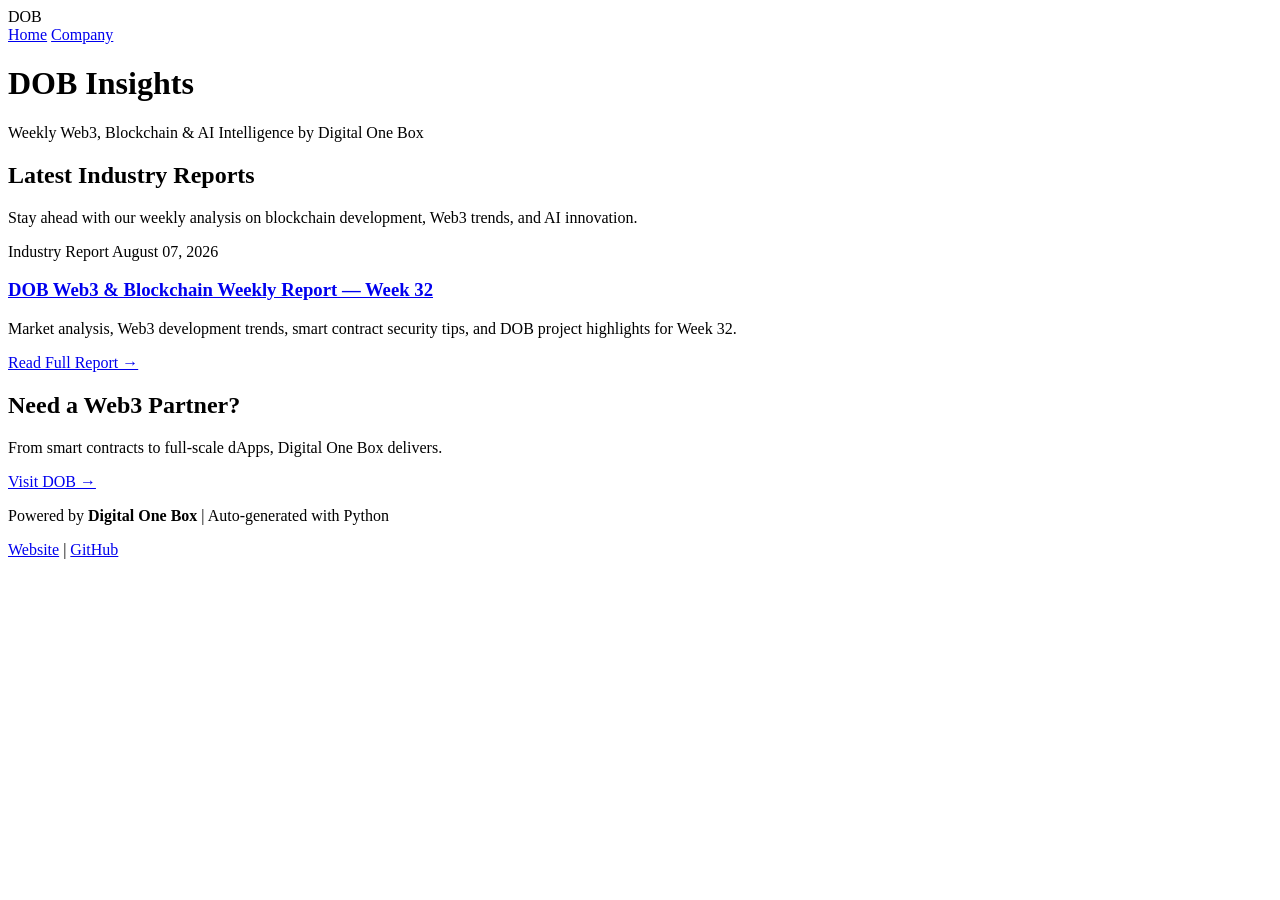
==== index.html @ bab68c30 "Add files via upload" ====
<!DOCTYPE html>
<html lang="en">
<head>
    <meta charset="UTF-8">
    <meta name="viewport" content="width=device-width, initial-scale=1.0">
    <title>Home - DOB Insights</title>
    <link rel="stylesheet" href="static/style.css">
    <link href="https://fonts.googleapis.com/css2?family=Inter:wght@300;400;500;600;700&display=swap" rel="stylesheet">
</head>
<body>
    <nav class="navbar">
        <div class="container nav-container">
            <div class="logo">DOB</div>
            <div class="nav-links">
                <a href="index.html">Home</a>
                <a href="https://digitalonebox.com" target="_blank">Company</a>
            </div>
        </div>
    </nav>
    <header class="hero">
        <div class="container">
            <h1>DOB Insights</h1>
            <p>Weekly Web3, Blockchain & AI Intelligence by Digital One Box</p>
        </div>
    </header>
    <main class="container">
        
<section class="intro">
    <h2>Latest Industry Reports</h2>
    <p>Stay ahead with our weekly analysis on blockchain development, Web3 trends, and AI innovation.</p>
</section>
<section class="posts-grid">
    
    <article class="post-card">
        <div class="post-meta">
            <span class="category">Industry Report</span>
            <span class="date">August 07, 2026</span>
        </div>
        <h3><a href="week-32.html">DOB Web3 & Blockchain Weekly Report — Week 32</a></h3>
        <p>Market analysis, Web3 development trends, smart contract security tips, and DOB project highlights for Week 32.</p>
        <a href="week-32.html" class="read-more">Read Full Report →</a>
    </article>
    
</section>
<section class="cta-section">
    <h2>Need a Web3 Partner?</h2>
    <p>From smart contracts to full-scale dApps, Digital One Box delivers.</p>
    <a href="https://digitalonebox.com" class="cta-btn" target="_blank">Visit DOB →</a>
</section>

    </main>
    <footer>
        <div class="container">
            <p>Powered by <strong>Digital One Box</strong> | Auto-generated with Python</p>
            <p class="footer-links">
                <a href="https://digitalonebox.com">Website</a> | 
                <a href="https://github.com/atharvchurhe2005-cpu">GitHub</a>
            </p>
        </div>
    </footer>
</body>
</html>
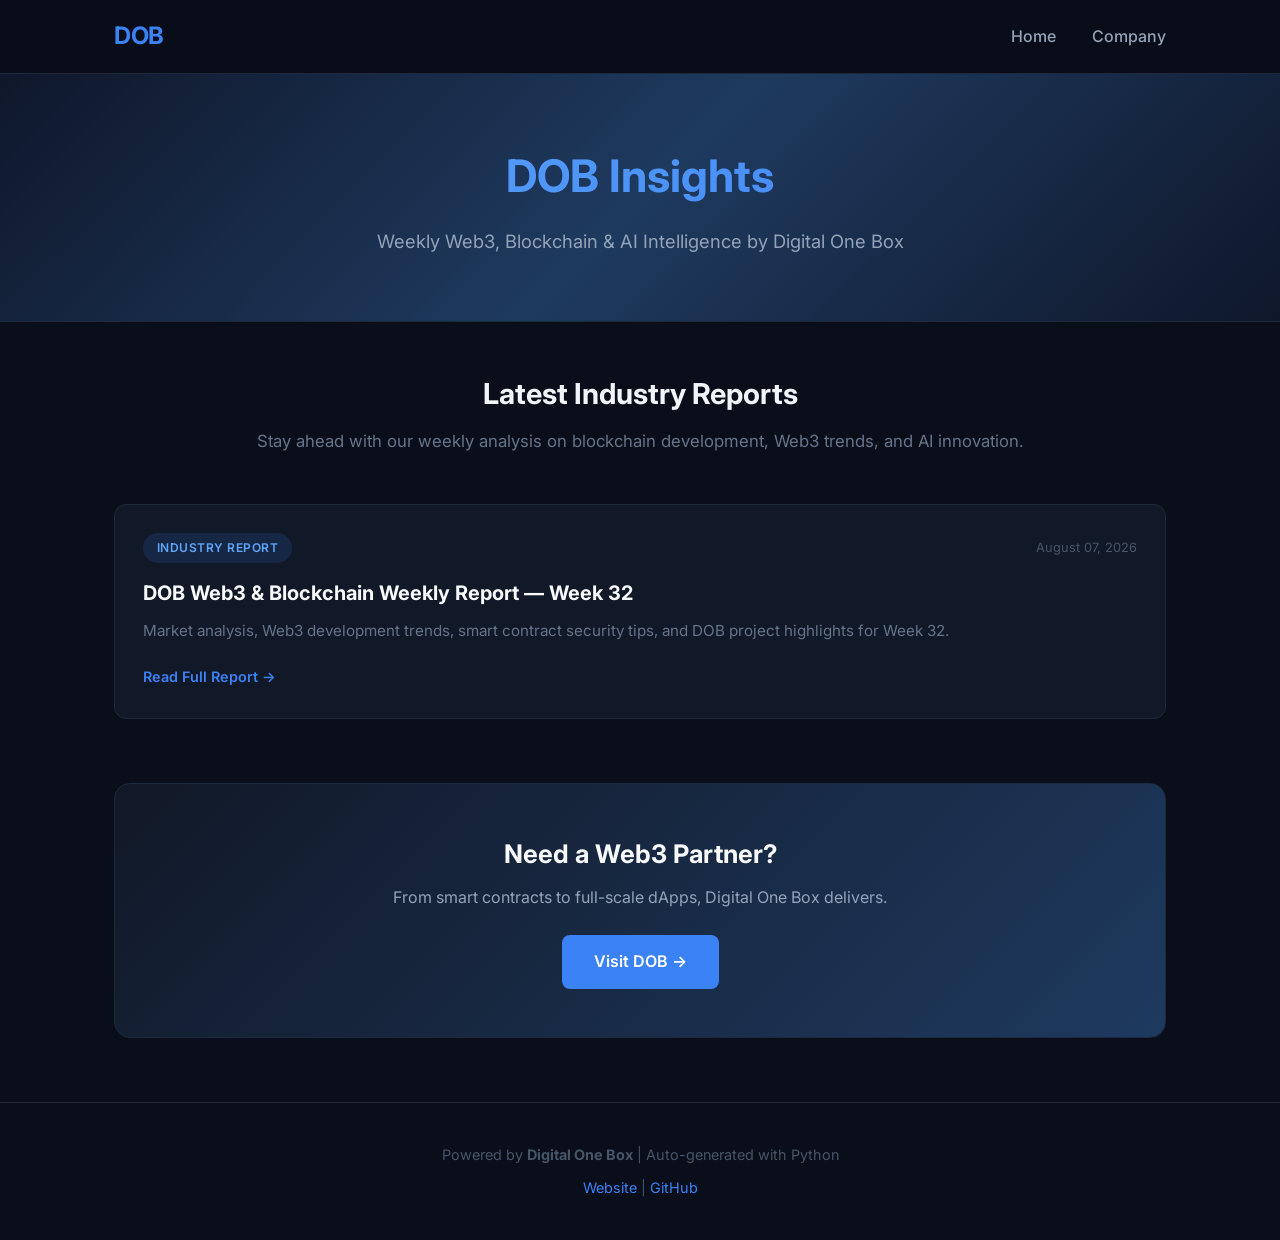
==== commit 598df1c1: "Update index.html" ====
--- a/index.html
+++ b/index.html
@@ -4,7 +4,7 @@
     <meta charset="UTF-8">
     <meta name="viewport" content="width=device-width, initial-scale=1.0">
     <title>Home - DOB Insights</title>
-    <link rel="stylesheet" href="static/style.css">
+    <link rel="stylesheet" href="style.css">
     <link href="https://fonts.googleapis.com/css2?family=Inter:wght@300;400;500;600;700&display=swap" rel="stylesheet">
 </head>
 <body>
@@ -59,4 +59,4 @@
         </div>
     </footer>
 </body>
-</html>+</html>
--- a/style.css
+++ b/style.css
@@ -0,0 +1,53 @@
+* { margin: 0; padding: 0; box-sizing: border-box; }
+body { font-family: 'Inter', -apple-system, BlinkMacSystemFont, 'Segoe UI', Roboto, sans-serif; background: #0a0e1a; color: #e2e8f0; line-height: 1.7; }
+.container { max-width: 1100px; margin: 0 auto; padding: 0 24px; }
+.navbar { background: rgba(10, 14, 26, 0.95); backdrop-filter: blur(10px); border-bottom: 1px solid #1e293b; padding: 1rem 0; position: sticky; top: 0; z-index: 100; }
+.nav-container { display: flex; justify-content: space-between; align-items: center; }
+.logo { font-size: 1.5rem; font-weight: 700; color: #3b82f6; letter-spacing: -0.5px; }
+.nav-links a { color: #94a3b8; text-decoration: none; margin-left: 2rem; font-weight: 500; transition: color 0.2s; }
+.nav-links a:hover { color: #3b82f6; }
+.hero { background: linear-gradient(135deg, #0f172a 0%, #1e3a5f 50%, #0f172a 100%); padding: 4rem 0; text-align: center; margin-bottom: 3rem; border-bottom: 1px solid #1e293b; }
+.hero h1 { font-size: 2.8rem; font-weight: 700; margin-bottom: 0.75rem; background: linear-gradient(135deg, #60a5fa 0%, #3b82f6 100%); -webkit-background-clip: text; -webkit-text-fill-color: transparent; background-clip: text; }
+.hero p { color: #94a3b8; font-size: 1.15rem; max-width: 600px; margin: 0 auto; }
+.intro { text-align: center; margin-bottom: 3rem; }
+.intro h2 { font-size: 1.8rem; color: #f1f5f9; margin-bottom: 0.5rem; }
+.intro p { color: #64748b; font-size: 1.05rem; }
+.posts-grid { display: grid; grid-template-columns: repeat(auto-fit, minmax(340px, 1fr)); gap: 1.5rem; margin-bottom: 4rem; }
+.post-card { background: #111827; border-radius: 12px; padding: 1.75rem; border: 1px solid #1e293b; transition: all 0.25s ease; }
+.post-card:hover { transform: translateY(-4px); border-color: #3b82f6; box-shadow: 0 12px 40px rgba(59, 130, 246, 0.12); }
+.post-meta { display: flex; justify-content: space-between; margin-bottom: 1rem; font-size: 0.8rem; align-items: center; }
+.category { background: rgba(59, 130, 246, 0.15); color: #60a5fa; padding: 0.3rem 0.85rem; border-radius: 20px; font-weight: 600; font-size: 0.75rem; text-transform: uppercase; letter-spacing: 0.5px; }
+.date { color: #475569; }
+.post-card h3 { margin-bottom: 0.75rem; font-size: 1.25rem; line-height: 1.4; }
+.post-card h3 a { color: #f8fafc; text-decoration: none; }
+.post-card h3 a:hover { color: #60a5fa; }
+.post-card p { color: #64748b; margin-bottom: 1.25rem; font-size: 0.95rem; line-height: 1.6; }
+.read-more { color: #3b82f6; text-decoration: none; font-weight: 600; font-size: 0.9rem; }
+.read-more:hover { color: #60a5fa; }
+.full-post { background: #111827; border-radius: 16px; padding: 3rem; border: 1px solid #1e293b; margin-bottom: 3rem; }
+.post-header { margin-bottom: 2.5rem; padding-bottom: 2rem; border-bottom: 1px solid #1e293b; }
+.post-header h1 { font-size: 2.2rem; margin: 1.25rem 0; color: #f8fafc; line-height: 1.3; }
+.post-date { color: #475569; font-size: 0.9rem; }
+.post-content { font-size: 1.05rem; line-height: 1.85; color: #cbd5e1; }
+.post-content h2 { color: #60a5fa; margin: 2.5rem 0 1rem; font-size: 1.5rem; font-weight: 600; }
+.post-content h3 { color: #93c5fd; margin: 2rem 0 0.75rem; font-size: 1.2rem; }
+.post-content p { margin-bottom: 1.25rem; }
+.post-content ul, .post-content ol { margin: 1.25rem 0; padding-left: 1.5rem; }
+.post-content li { margin-bottom: 0.5rem; }
+.post-content table { width: 100%; border-collapse: collapse; margin: 1.75rem 0; font-size: 0.95rem; }
+.post-content th, .post-content td { padding: 0.85rem 1rem; text-align: left; border-bottom: 1px solid #1e293b; }
+.post-content th { background: #1e293b; font-weight: 600; color: #f1f5f9; }
+.post-content tr:hover { background: rgba(59, 130, 246, 0.05); }
+.post-footer { margin-top: 3rem; padding-top: 2rem; border-top: 1px solid #1e293b; color: #475569; font-size: 0.9rem; }
+.back-link { display: inline-block; margin-top: 1.5rem; color: #3b82f6; text-decoration: none; font-weight: 600; }
+.back-link:hover { color: #60a5fa; }
+.cta-section { background: linear-gradient(135deg, #111827 0%, #1e3a5f 100%); border-radius: 16px; padding: 3rem; text-align: center; border: 1px solid #1e293b; margin-bottom: 4rem; }
+.cta-section h2 { font-size: 1.6rem; color: #f8fafc; margin-bottom: 0.5rem; }
+.cta-section p { color: #94a3b8; margin-bottom: 1.5rem; }
+.cta-btn { display: inline-block; background: #3b82f6; color: white; padding: 0.85rem 2rem; border-radius: 8px; text-decoration: none; font-weight: 600; transition: all 0.2s; }
+.cta-btn:hover { background: #2563eb; transform: translateY(-2px); box-shadow: 0 8px 25px rgba(59, 130, 246, 0.3); }
+footer { text-align: center; padding: 2.5rem 0; border-top: 1px solid #1e293b; color: #475569; font-size: 0.9rem; }
+.footer-links { margin-top: 0.5rem; }
+.footer-links a { color: #3b82f6; text-decoration: none; }
+.footer-links a:hover { text-decoration: underline; }
+@media (max-width: 768px) { .hero h1 { font-size: 2rem; } .full-post { padding: 1.5rem; } .cta-section { padding: 2rem; } }
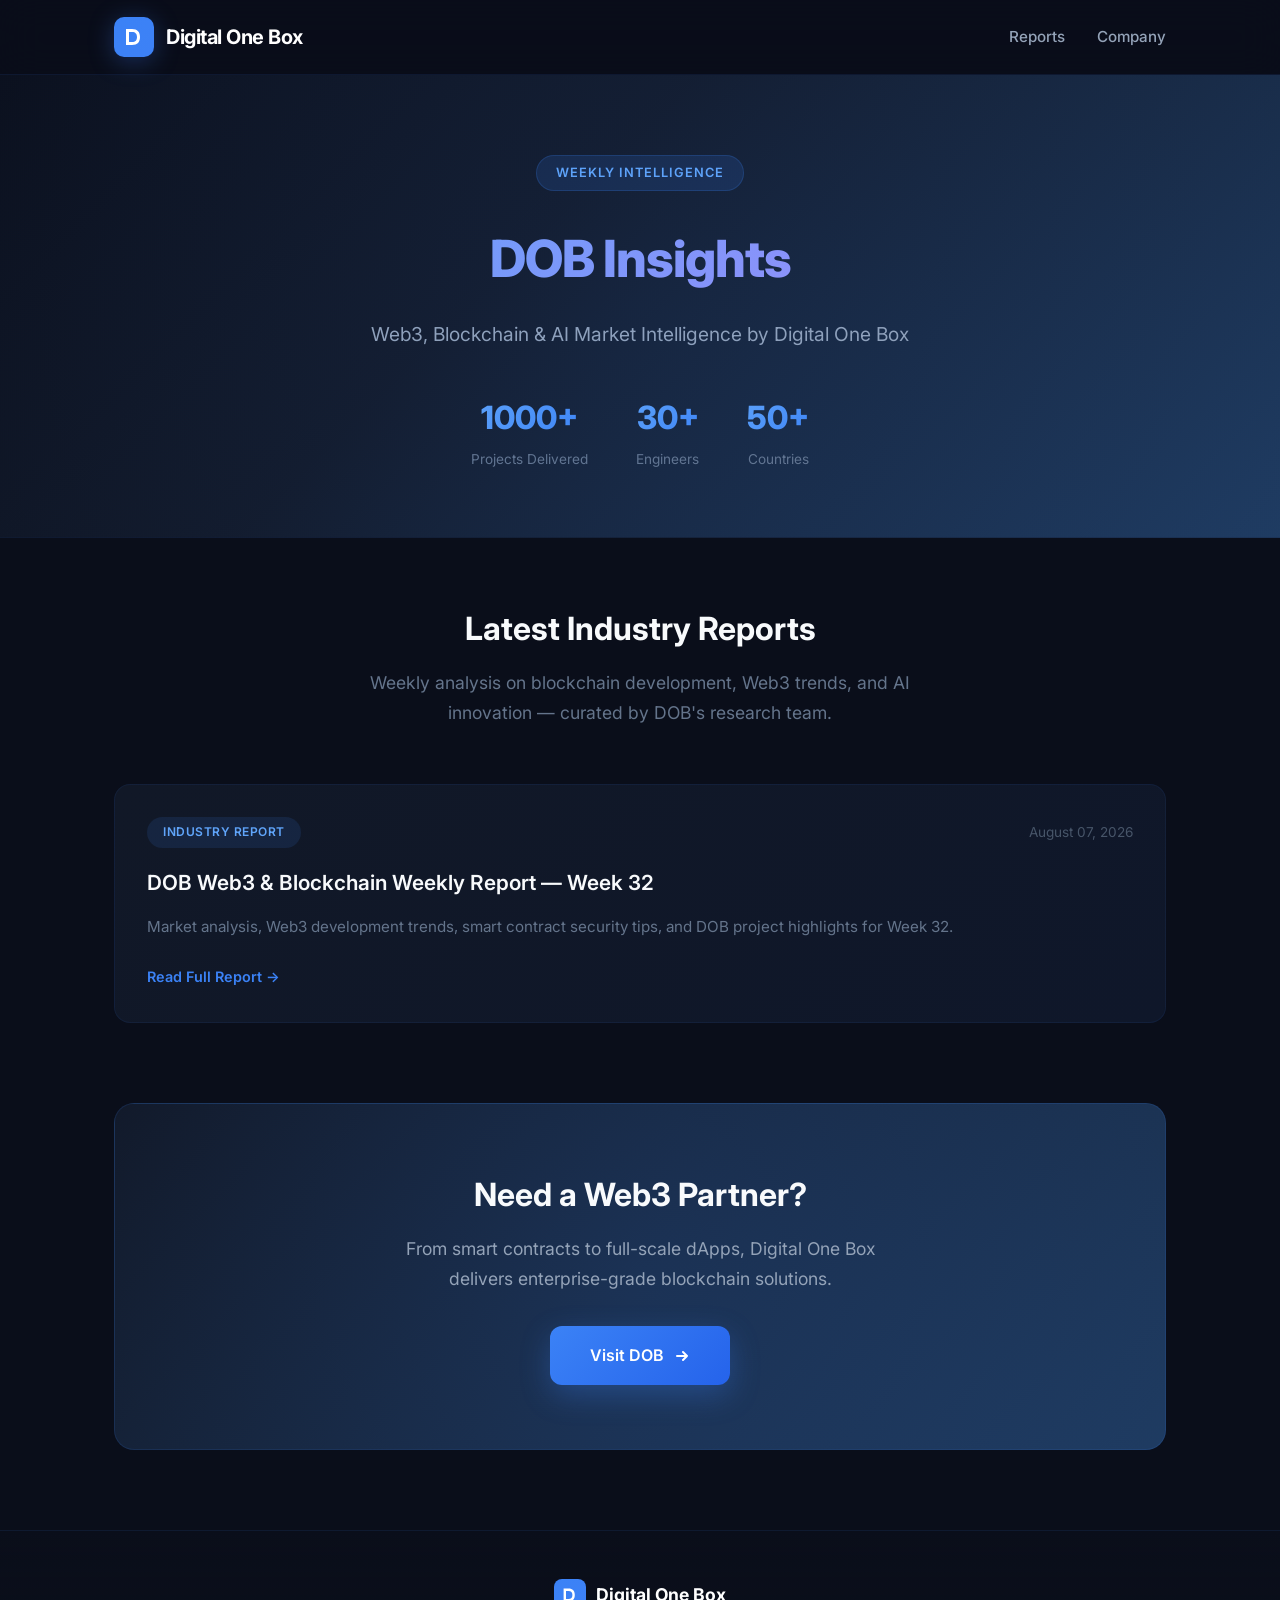
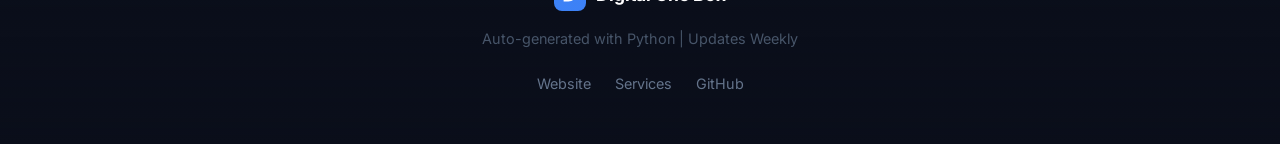
==== commit 5fdcdad6: "Weekly blog update - 07-08-2026" ====
--- a/index.html
+++ b/index.html
@@ -5,30 +5,60 @@
     <meta name="viewport" content="width=device-width, initial-scale=1.0">
     <title>Home - DOB Insights</title>
     <link rel="stylesheet" href="style.css">
-    <link href="https://fonts.googleapis.com/css2?family=Inter:wght@300;400;500;600;700&display=swap" rel="stylesheet">
+    <link href="https://fonts.googleapis.com/css2?family=Inter:wght@300;400;500;600;700;800&display=swap" rel="stylesheet">
 </head>
 <body>
     <nav class="navbar">
         <div class="container nav-container">
-            <div class="logo">DOB</div>
+            <a href="index.html" class="logo">
+                <svg width="40" height="40" viewBox="0 0 40 40" fill="none" xmlns="http://www.w3.org/2000/svg">
+                    <rect width="40" height="40" rx="10" fill="url(#logoGrad)"/>
+                    <path d="M12 28V12h6c5.5 0 8 3 8 8s-2.5 8-8 8h-6zm3-3h3c3.5 0 5-2 5-5s-1.5-5-5-5h-3v10z" fill="white"/>
+                    <defs>
+                        <linearGradient id="logoGrad" x1="0" y1="0" x2="40" y2="40">
+                            <stop offset="0%" stop-color="#3b82f6"/>
+                            <stop offset="100%" stop-color="#8b5cf6"/>
+                        </linearGradient>
+                    </defs>
+                </svg>
+                <span>Digital One Box</span>
+            </a>
             <div class="nav-links">
-                <a href="index.html">Home</a>
+                <a href="index.html">Reports</a>
                 <a href="https://digitalonebox.com" target="_blank">Company</a>
             </div>
         </div>
     </nav>
+    
     <header class="hero">
         <div class="container">
+            <div class="hero-badge">Weekly Intelligence</div>
             <h1>DOB Insights</h1>
-            <p>Weekly Web3, Blockchain & AI Intelligence by Digital One Box</p>
+            <p>Web3, Blockchain & AI Market Intelligence by Digital One Box</p>
+            <div class="hero-stats">
+                <div class="stat-item">
+                    <span class="stat-num">1000+</span>
+                    <span class="stat-label">Projects Delivered</span>
+                </div>
+                <div class="stat-item">
+                    <span class="stat-num">30+</span>
+                    <span class="stat-label">Engineers</span>
+                </div>
+                <div class="stat-item">
+                    <span class="stat-num">50+</span>
+                    <span class="stat-label">Countries</span>
+                </div>
+            </div>
         </div>
     </header>
+    
     <main class="container">
         
-<section class="intro">
+<section class="intro fade-in">
     <h2>Latest Industry Reports</h2>
-    <p>Stay ahead with our weekly analysis on blockchain development, Web3 trends, and AI innovation.</p>
+    <p>Weekly analysis on blockchain development, Web3 trends, and AI innovation — curated by DOB's research team.</p>
 </section>
+
 <section class="posts-grid">
     
     <article class="post-card">
@@ -42,21 +72,55 @@
     </article>
     
 </section>
-<section class="cta-section">
-    <h2>Need a Web3 Partner?</h2>
-    <p>From smart contracts to full-scale dApps, Digital One Box delivers.</p>
-    <a href="https://digitalonebox.com" class="cta-btn" target="_blank">Visit DOB →</a>
+
+<section class="cta-section fade-in">
+    <div class="cta-content">
+        <h2>Need a Web3 Partner?</h2>
+        <p>From smart contracts to full-scale dApps, Digital One Box delivers enterprise-grade blockchain solutions.</p>
+        <a href="https://digitalonebox.com" class="cta-btn" target="_blank">
+            Visit DOB
+            <svg width="16" height="16" viewBox="0 0 16 16" fill="none">
+                <path d="M3 8h10M9 4l4 4-4 4" stroke="currentColor" stroke-width="2" stroke-linecap="round" stroke-linejoin="round"/>
+            </svg>
+        </a>
+    </div>
 </section>
 
     </main>
+    
     <footer>
         <div class="container">
-            <p>Powered by <strong>Digital One Box</strong> | Auto-generated with Python</p>
-            <p class="footer-links">
-                <a href="https://digitalonebox.com">Website</a> | 
+            <div class="footer-logo">
+                <svg width="32" height="32" viewBox="0 0 40 40" fill="none">
+                    <rect width="40" height="40" rx="10" fill="url(#logoGrad2)"/>
+                    <path d="M12 28V12h6c5.5 0 8 3 8 8s-2.5 8-8 8h-6zm3-3h3c3.5 0 5-2 5-5s-1.5-5-5-5h-3v10z" fill="white"/>
+                    <defs>
+                        <linearGradient id="logoGrad2" x1="0" y1="0" x2="40" y2="40">
+                            <stop offset="0%" stop-color="#3b82f6"/>
+                            <stop offset="100%" stop-color="#8b5cf6"/>
+                        </linearGradient>
+                    </defs>
+                </svg>
+                <span>Digital One Box</span>
+            </div>
+            <p class="footer-text">Auto-generated with Python | Updates Weekly</p>
+            <div class="footer-links">
+                <a href="https://digitalonebox.com">Website</a>
+                <a href="https://digitalonebox.com/#services">Services</a>
                 <a href="https://github.com/atharvchurhe2005-cpu">GitHub</a>
-            </p>
+            </div>
         </div>
     </footer>
+    
+    <script>
+        // Smooth scroll animation on load
+        document.addEventListener('DOMContentLoaded', function() {
+            const cards = document.querySelectorAll('.post-card');
+            cards.forEach((card, index) => {
+                card.style.animationDelay = (index * 0.1) + 's';
+                card.classList.add('fade-in-up');
+            });
+        });
+    </script>
 </body>
-</html>
+</html>
--- a/style.css
+++ b/style.css
@@ -1,53 +1,643 @@
 * { margin: 0; padding: 0; box-sizing: border-box; }
-body { font-family: 'Inter', -apple-system, BlinkMacSystemFont, 'Segoe UI', Roboto, sans-serif; background: #0a0e1a; color: #e2e8f0; line-height: 1.7; }
+
+html { scroll-behavior: smooth; }
+
+body { 
+    font-family: 'Inter', -apple-system, BlinkMacSystemFont, 'Segoe UI', Roboto, sans-serif; 
+    background: #0a0e1a; 
+    color: #e2e8f0; 
+    line-height: 1.7;
+    overflow-x: hidden;
+}
+
 .container { max-width: 1100px; margin: 0 auto; padding: 0 24px; }
-.navbar { background: rgba(10, 14, 26, 0.95); backdrop-filter: blur(10px); border-bottom: 1px solid #1e293b; padding: 1rem 0; position: sticky; top: 0; z-index: 100; }
-.nav-container { display: flex; justify-content: space-between; align-items: center; }
-.logo { font-size: 1.5rem; font-weight: 700; color: #3b82f6; letter-spacing: -0.5px; }
-.nav-links a { color: #94a3b8; text-decoration: none; margin-left: 2rem; font-weight: 500; transition: color 0.2s; }
-.nav-links a:hover { color: #3b82f6; }
-.hero { background: linear-gradient(135deg, #0f172a 0%, #1e3a5f 50%, #0f172a 100%); padding: 4rem 0; text-align: center; margin-bottom: 3rem; border-bottom: 1px solid #1e293b; }
-.hero h1 { font-size: 2.8rem; font-weight: 700; margin-bottom: 0.75rem; background: linear-gradient(135deg, #60a5fa 0%, #3b82f6 100%); -webkit-background-clip: text; -webkit-text-fill-color: transparent; background-clip: text; }
-.hero p { color: #94a3b8; font-size: 1.15rem; max-width: 600px; margin: 0 auto; }
-.intro { text-align: center; margin-bottom: 3rem; }
-.intro h2 { font-size: 1.8rem; color: #f1f5f9; margin-bottom: 0.5rem; }
-.intro p { color: #64748b; font-size: 1.05rem; }
-.posts-grid { display: grid; grid-template-columns: repeat(auto-fit, minmax(340px, 1fr)); gap: 1.5rem; margin-bottom: 4rem; }
-.post-card { background: #111827; border-radius: 12px; padding: 1.75rem; border: 1px solid #1e293b; transition: all 0.25s ease; }
-.post-card:hover { transform: translateY(-4px); border-color: #3b82f6; box-shadow: 0 12px 40px rgba(59, 130, 246, 0.12); }
-.post-meta { display: flex; justify-content: space-between; margin-bottom: 1rem; font-size: 0.8rem; align-items: center; }
-.category { background: rgba(59, 130, 246, 0.15); color: #60a5fa; padding: 0.3rem 0.85rem; border-radius: 20px; font-weight: 600; font-size: 0.75rem; text-transform: uppercase; letter-spacing: 0.5px; }
-.date { color: #475569; }
-.post-card h3 { margin-bottom: 0.75rem; font-size: 1.25rem; line-height: 1.4; }
-.post-card h3 a { color: #f8fafc; text-decoration: none; }
-.post-card h3 a:hover { color: #60a5fa; }
-.post-card p { color: #64748b; margin-bottom: 1.25rem; font-size: 0.95rem; line-height: 1.6; }
-.read-more { color: #3b82f6; text-decoration: none; font-weight: 600; font-size: 0.9rem; }
-.read-more:hover { color: #60a5fa; }
-.full-post { background: #111827; border-radius: 16px; padding: 3rem; border: 1px solid #1e293b; margin-bottom: 3rem; }
-.post-header { margin-bottom: 2.5rem; padding-bottom: 2rem; border-bottom: 1px solid #1e293b; }
-.post-header h1 { font-size: 2.2rem; margin: 1.25rem 0; color: #f8fafc; line-height: 1.3; }
-.post-date { color: #475569; font-size: 0.9rem; }
-.post-content { font-size: 1.05rem; line-height: 1.85; color: #cbd5e1; }
-.post-content h2 { color: #60a5fa; margin: 2.5rem 0 1rem; font-size: 1.5rem; font-weight: 600; }
-.post-content h3 { color: #93c5fd; margin: 2rem 0 0.75rem; font-size: 1.2rem; }
-.post-content p { margin-bottom: 1.25rem; }
-.post-content ul, .post-content ol { margin: 1.25rem 0; padding-left: 1.5rem; }
-.post-content li { margin-bottom: 0.5rem; }
-.post-content table { width: 100%; border-collapse: collapse; margin: 1.75rem 0; font-size: 0.95rem; }
-.post-content th, .post-content td { padding: 0.85rem 1rem; text-align: left; border-bottom: 1px solid #1e293b; }
-.post-content th { background: #1e293b; font-weight: 600; color: #f1f5f9; }
-.post-content tr:hover { background: rgba(59, 130, 246, 0.05); }
-.post-footer { margin-top: 3rem; padding-top: 2rem; border-top: 1px solid #1e293b; color: #475569; font-size: 0.9rem; }
-.back-link { display: inline-block; margin-top: 1.5rem; color: #3b82f6; text-decoration: none; font-weight: 600; }
-.back-link:hover { color: #60a5fa; }
-.cta-section { background: linear-gradient(135deg, #111827 0%, #1e3a5f 100%); border-radius: 16px; padding: 3rem; text-align: center; border: 1px solid #1e293b; margin-bottom: 4rem; }
-.cta-section h2 { font-size: 1.6rem; color: #f8fafc; margin-bottom: 0.5rem; }
-.cta-section p { color: #94a3b8; margin-bottom: 1.5rem; }
-.cta-btn { display: inline-block; background: #3b82f6; color: white; padding: 0.85rem 2rem; border-radius: 8px; text-decoration: none; font-weight: 600; transition: all 0.2s; }
-.cta-btn:hover { background: #2563eb; transform: translateY(-2px); box-shadow: 0 8px 25px rgba(59, 130, 246, 0.3); }
-footer { text-align: center; padding: 2.5rem 0; border-top: 1px solid #1e293b; color: #475569; font-size: 0.9rem; }
-.footer-links { margin-top: 0.5rem; }
-.footer-links a { color: #3b82f6; text-decoration: none; }
-.footer-links a:hover { text-decoration: underline; }
-@media (max-width: 768px) { .hero h1 { font-size: 2rem; } .full-post { padding: 1.5rem; } .cta-section { padding: 2rem; } }+
+/* Animations */
+@keyframes fadeInUp {
+    from { opacity: 0; transform: translateY(30px); }
+    to { opacity: 1; transform: translateY(0); }
+}
+
+@keyframes fadeIn {
+    from { opacity: 0; }
+    to { opacity: 1; }
+}
+
+@keyframes shimmer {
+    0% { background-position: -200% center; }
+    100% { background-position: 200% center; }
+}
+
+@keyframes pulse {
+    0%, 100% { opacity: 1; }
+    50% { opacity: 0.7; }
+}
+
+.fade-in { animation: fadeIn 0.8s ease-out forwards; }
+.fade-in-up { animation: fadeInUp 0.6s ease-out forwards; opacity: 0; }
+
+/* Navbar */
+.navbar {
+    background: rgba(10, 14, 26, 0.85);
+    backdrop-filter: blur(20px);
+    border-bottom: 1px solid rgba(59, 130, 246, 0.1);
+    padding: 1rem 0;
+    position: sticky;
+    top: 0;
+    z-index: 100;
+    transition: all 0.3s ease;
+}
+
+.nav-container {
+    display: flex;
+    justify-content: space-between;
+    align-items: center;
+}
+
+.logo {
+    display: flex;
+    align-items: center;
+    gap: 12px;
+    text-decoration: none;
+    color: white;
+    font-size: 1.25rem;
+    font-weight: 700;
+    letter-spacing: -0.5px;
+    transition: transform 0.3s ease;
+}
+
+.logo:hover { transform: scale(1.02); }
+
+.logo svg { filter: drop-shadow(0 4px 12px rgba(59, 130, 246, 0.3)); }
+
+.nav-links {
+    display: flex;
+    gap: 2rem;
+}
+
+.nav-links a {
+    color: #94a3b8;
+    text-decoration: none;
+    font-weight: 500;
+    font-size: 0.95rem;
+    position: relative;
+    transition: color 0.3s ease;
+    padding: 0.5rem 0;
+}
+
+.nav-links a::after {
+    content: '';
+    position: absolute;
+    bottom: 0;
+    left: 0;
+    width: 0;
+    height: 2px;
+    background: linear-gradient(90deg, #3b82f6, #8b5cf6);
+    transition: width 0.3s ease;
+}
+
+.nav-links a:hover {
+    color: #60a5fa;
+}
+
+.nav-links a:hover::after {
+    width: 100%;
+}
+
+/* Hero */
+.hero {
+    background: linear-gradient(135deg, #0a0e1a 0%, #111827 40%, #1e3a5f 100%);
+    padding: 5rem 0 4rem;
+    text-align: center;
+    margin-bottom: 4rem;
+    border-bottom: 1px solid rgba(59, 130, 246, 0.1);
+    position: relative;
+    overflow: hidden;
+}
+
+.hero::before {
+    content: '';
+    position: absolute;
+    top: -50%;
+    left: -50%;
+    width: 200%;
+    height: 200%;
+    background: radial-gradient(circle, rgba(59, 130, 246, 0.08) 0%, transparent 70%);
+    animation: pulse 6s ease-in-out infinite;
+}
+
+.hero-badge {
+    display: inline-block;
+    background: rgba(59, 130, 246, 0.15);
+    color: #60a5fa;
+    padding: 0.4rem 1.2rem;
+    border-radius: 50px;
+    font-size: 0.8rem;
+    font-weight: 600;
+    text-transform: uppercase;
+    letter-spacing: 1px;
+    margin-bottom: 1.5rem;
+    border: 1px solid rgba(59, 130, 246, 0.2);
+    animation: fadeInUp 0.6s ease-out;
+}
+
+.hero h1 {
+    font-size: 3.2rem;
+    font-weight: 800;
+    margin-bottom: 1rem;
+    background: linear-gradient(135deg, #60a5fa 0%, #a78bfa 50%, #3b82f6 100%);
+    background-size: 200% auto;
+    -webkit-background-clip: text;
+    -webkit-text-fill-color: transparent;
+    background-clip: text;
+    animation: shimmer 4s linear infinite;
+    letter-spacing: -1px;
+}
+
+.hero p {
+    color: #94a3b8;
+    font-size: 1.2rem;
+    max-width: 550px;
+    margin: 0 auto 2.5rem;
+    animation: fadeInUp 0.8s ease-out;
+}
+
+.hero-stats {
+    display: flex;
+    justify-content: center;
+    gap: 3rem;
+    margin-top: 2.5rem;
+    animation: fadeInUp 1s ease-out;
+}
+
+.stat-item {
+    text-align: center;
+}
+
+.stat-num {
+    display: block;
+    font-size: 2rem;
+    font-weight: 800;
+    background: linear-gradient(135deg, #60a5fa, #3b82f6);
+    -webkit-background-clip: text;
+    -webkit-text-fill-color: transparent;
+    background-clip: text;
+}
+
+.stat-label {
+    font-size: 0.85rem;
+    color: #64748b;
+    margin-top: 0.25rem;
+}
+
+/* Intro */
+.intro {
+    text-align: center;
+    margin-bottom: 3.5rem;
+    animation: fadeInUp 0.6s ease-out;
+}
+
+.intro h2 {
+    font-size: 2rem;
+    color: #f8fafc;
+    margin-bottom: 0.75rem;
+    font-weight: 700;
+}
+
+.intro p {
+    color: #64748b;
+    font-size: 1.1rem;
+    max-width: 600px;
+    margin: 0 auto;
+}
+
+/* Posts Grid */
+.posts-grid {
+    display: grid;
+    grid-template-columns: repeat(auto-fit, minmax(340px, 1fr));
+    gap: 1.5rem;
+    margin-bottom: 5rem;
+}
+
+.post-card {
+    background: linear-gradient(145deg, #111827 0%, #0f172a 100%);
+    border-radius: 16px;
+    padding: 2rem;
+    border: 1px solid rgba(59, 130, 246, 0.08);
+    transition: all 0.4s cubic-bezier(0.4, 0, 0.2, 1);
+    position: relative;
+    overflow: hidden;
+    opacity: 0;
+}
+
+.post-card::before {
+    content: '';
+    position: absolute;
+    top: 0;
+    left: 0;
+    right: 0;
+    height: 3px;
+    background: linear-gradient(90deg, #3b82f6, #8b5cf6);
+    transform: scaleX(0);
+    transition: transform 0.4s ease;
+}
+
+.post-card:hover {
+    transform: translateY(-8px);
+    border-color: rgba(59, 130, 246, 0.25);
+    box-shadow: 0 20px 50px rgba(59, 130, 246, 0.15);
+}
+
+.post-card:hover::before {
+    transform: scaleX(1);
+}
+
+.post-meta {
+    display: flex;
+    justify-content: space-between;
+    margin-bottom: 1.25rem;
+    font-size: 0.8rem;
+    align-items: center;
+}
+
+.category {
+    background: rgba(59, 130, 246, 0.12);
+    color: #60a5fa;
+    padding: 0.35rem 1rem;
+    border-radius: 50px;
+    font-weight: 600;
+    font-size: 0.75rem;
+    text-transform: uppercase;
+    letter-spacing: 0.5px;
+    transition: all 0.3s ease;
+}
+
+.post-card:hover .category {
+    background: rgba(59, 130, 246, 0.2);
+    transform: scale(1.05);
+}
+
+.date {
+    color: #475569;
+    font-size: 0.85rem;
+}
+
+.post-card h3 {
+    margin-bottom: 1rem;
+    font-size: 1.3rem;
+    line-height: 1.4;
+    font-weight: 600;
+}
+
+.post-card h3 a {
+    color: #f8fafc;
+    text-decoration: none;
+    transition: color 0.3s ease;
+}
+
+.post-card h3 a:hover {
+    color: #60a5fa;
+}
+
+.post-card p {
+    color: #64748b;
+    margin-bottom: 1.5rem;
+    font-size: 0.95rem;
+    line-height: 1.65;
+}
+
+.read-more {
+    color: #3b82f6;
+    text-decoration: none;
+    font-weight: 600;
+    font-size: 0.9rem;
+    display: inline-flex;
+    align-items: center;
+    gap: 6px;
+    transition: all 0.3s ease;
+}
+
+.read-more:hover {
+    color: #60a5fa;
+    gap: 10px;
+}
+
+/* Full Post */
+.full-post {
+    background: linear-gradient(145deg, #111827 0%, #0f172a 100%);
+    border-radius: 20px;
+    padding: 3.5rem;
+    border: 1px solid rgba(59, 130, 246, 0.1);
+    margin-bottom: 3rem;
+    animation: fadeInUp 0.6s ease-out;
+}
+
+.post-header {
+    margin-bottom: 3rem;
+    padding-bottom: 2rem;
+    border-bottom: 1px solid rgba(59, 130, 246, 0.1);
+}
+
+.post-header h1 {
+    font-size: 2.4rem;
+    margin: 1.25rem 0;
+    color: #f8fafc;
+    line-height: 1.2;
+    font-weight: 700;
+    letter-spacing: -0.5px;
+}
+
+.post-date {
+    color: #475569;
+    font-size: 0.9rem;
+}
+
+.post-content {
+    font-size: 1.05rem;
+    line-height: 1.9;
+    color: #cbd5e1;
+}
+
+.post-content h2 {
+    color: #60a5fa;
+    margin: 3rem 0 1.25rem;
+    font-size: 1.6rem;
+    font-weight: 700;
+}
+
+.post-content h3 {
+    color: #93c5fd;
+    margin: 2.5rem 0 1rem;
+    font-size: 1.25rem;
+    font-weight: 600;
+}
+
+.post-content p {
+    margin-bottom: 1.5rem;
+}
+
+.post-content ul, .post-content ol {
+    margin: 1.5rem 0;
+    padding-left: 1.75rem;
+}
+
+.post-content li {
+    margin-bottom: 0.75rem;
+    color: #94a3b8;
+}
+
+.post-content li::marker {
+    color: #3b82f6;
+}
+
+.post-content table {
+    width: 100%;
+    border-collapse: collapse;
+    margin: 2rem 0;
+    font-size: 0.9rem;
+    border-radius: 12px;
+    overflow: hidden;
+}
+
+.post-content th, .post-content td {
+    padding: 1rem 1.25rem;
+    text-align: left;
+}
+
+.post-content th {
+    background: linear-gradient(135deg, #1e3a5f, #1e293b);
+    font-weight: 600;
+    color: #f1f5f9;
+    text-transform: uppercase;
+    font-size: 0.8rem;
+    letter-spacing: 0.5px;
+}
+
+.post-content td {
+    border-bottom: 1px solid rgba(59, 130, 246, 0.08);
+    color: #cbd5e1;
+}
+
+.post-content tr {
+    transition: background 0.3s ease;
+}
+
+.post-content tr:hover {
+    background: rgba(59, 130, 246, 0.05);
+}
+
+.post-content code {
+    background: rgba(59, 130, 246, 0.1);
+    color: #60a5fa;
+    padding: 0.2rem 0.5rem;
+    border-radius: 6px;
+    font-family: 'Monaco', 'Consolas', monospace;
+    font-size: 0.9em;
+}
+
+.post-content pre {
+    background: #0a0e1a;
+    border: 1px solid rgba(59, 130, 246, 0.15);
+    border-radius: 12px;
+    padding: 1.5rem;
+    overflow-x: auto;
+    margin: 1.5rem 0;
+}
+
+.post-content pre code {
+    background: none;
+    padding: 0;
+    color: #94a3b8;
+}
+
+/* Author Box */
+.author-box {
+    display: flex;
+    align-items: center;
+    gap: 1rem;
+    margin-bottom: 1.5rem;
+}
+
+.author-avatar {
+    width: 48px;
+    height: 48px;
+    border-radius: 50%;
+    background: linear-gradient(135deg, #3b82f6, #8b5cf6);
+    display: flex;
+    align-items: center;
+    justify-content: center;
+    font-weight: 700;
+    font-size: 0.85rem;
+    color: white;
+}
+
+.author-info {
+    display: flex;
+    flex-direction: column;
+}
+
+.author-info strong {
+    color: #f1f5f9;
+    font-weight: 600;
+}
+
+.author-info span {
+    color: #64748b;
+    font-size: 0.85rem;
+}
+
+.post-footer {
+    margin-top: 3rem;
+    padding-top: 2rem;
+    border-top: 1px solid rgba(59, 130, 246, 0.1);
+}
+
+.back-link {
+    display: inline-flex;
+    align-items: center;
+    gap: 8px;
+    color: #3b82f6;
+    text-decoration: none;
+    font-weight: 600;
+    transition: all 0.3s ease;
+}
+
+.back-link:hover {
+    color: #60a5fa;
+    gap: 12px;
+}
+
+/* CTA Section */
+.cta-section {
+    background: linear-gradient(135deg, #111827 0%, #1e3a5f 50%, #111827 100%);
+    background-size: 200% 200%;
+    animation: shimmer 8s ease infinite;
+    border-radius: 20px;
+    padding: 4rem;
+    text-align: center;
+    border: 1px solid rgba(59, 130, 246, 0.15);
+    margin-bottom: 5rem;
+    position: relative;
+    overflow: hidden;
+}
+
+.cta-section::before {
+    content: '';
+    position: absolute;
+    top: -50%;
+    left: -50%;
+    width: 200%;
+    height: 200%;
+    background: radial-gradient(circle, rgba(59, 130, 246, 0.1) 0%, transparent 60%);
+}
+
+.cta-content {
+    position: relative;
+    z-index: 1;
+}
+
+.cta-section h2 {
+    font-size: 2rem;
+    color: #f8fafc;
+    margin-bottom: 0.75rem;
+    font-weight: 700;
+}
+
+.cta-section p {
+    color: #94a3b8;
+    margin-bottom: 2rem;
+    font-size: 1.1rem;
+    max-width: 500px;
+    margin-left: auto;
+    margin-right: auto;
+}
+
+.cta-btn {
+    display: inline-flex;
+    align-items: center;
+    gap: 10px;
+    background: linear-gradient(135deg, #3b82f6, #2563eb);
+    color: white;
+    padding: 1rem 2.5rem;
+    border-radius: 12px;
+    text-decoration: none;
+    font-weight: 600;
+    font-size: 1rem;
+    transition: all 0.4s cubic-bezier(0.4, 0, 0.2, 1);
+    box-shadow: 0 10px 30px rgba(59, 130, 246, 0.3);
+    position: relative;
+    overflow: hidden;
+}
+
+.cta-btn::before {
+    content: '';
+    position: absolute;
+    top: 0;
+    left: -100%;
+    width: 100%;
+    height: 100%;
+    background: linear-gradient(90deg, transparent, rgba(255,255,255,0.2), transparent);
+    transition: left 0.5s ease;
+}
+
+.cta-btn:hover {
+    transform: translateY(-3px);
+    box-shadow: 0 15px 40px rgba(59, 130, 246, 0.4);
+}
+
+.cta-btn:hover::before {
+    left: 100%;
+}
+
+/* Footer */
+footer {
+    text-align: center;
+    padding: 3rem 0;
+    border-top: 1px solid rgba(59, 130, 246, 0.1);
+    background: linear-gradient(180deg, transparent, rgba(10, 14, 26, 0.5));
+}
+
+.footer-logo {
+    display: flex;
+    align-items: center;
+    justify-content: center;
+    gap: 10px;
+    margin-bottom: 1rem;
+    color: white;
+    font-weight: 700;
+    font-size: 1.1rem;
+}
+
+.footer-text {
+    color: #475569;
+    font-size: 0.9rem;
+    margin-bottom: 1.25rem;
+}
+
+.footer-links {
+    display: flex;
+    justify-content: center;
+    gap: 1.5rem;
+}
+
+.footer-links a {
+    color: #64748b;
+    text-decoration: none;
+    font-size: 0.9rem;
+    transition: color 0.3s ease;
+}
+
+.footer-links a:hover {
+    color: #60a5fa;
+}
+
+/* Responsive */
+@media (max-width: 768px) {
+    .hero { padding: 3rem 0 2.5rem; }
+    .hero h1 { font-size: 2.2rem; }
+    .hero-stats { gap: 1.5rem; flex-wrap: wrap; }
+    .stat-num { font-size: 1.5rem; }
+    .full-post { padding: 2rem; }
+    .cta-section { padding: 2.5rem 1.5rem; }
+    .nav-links { display: none; }
+}
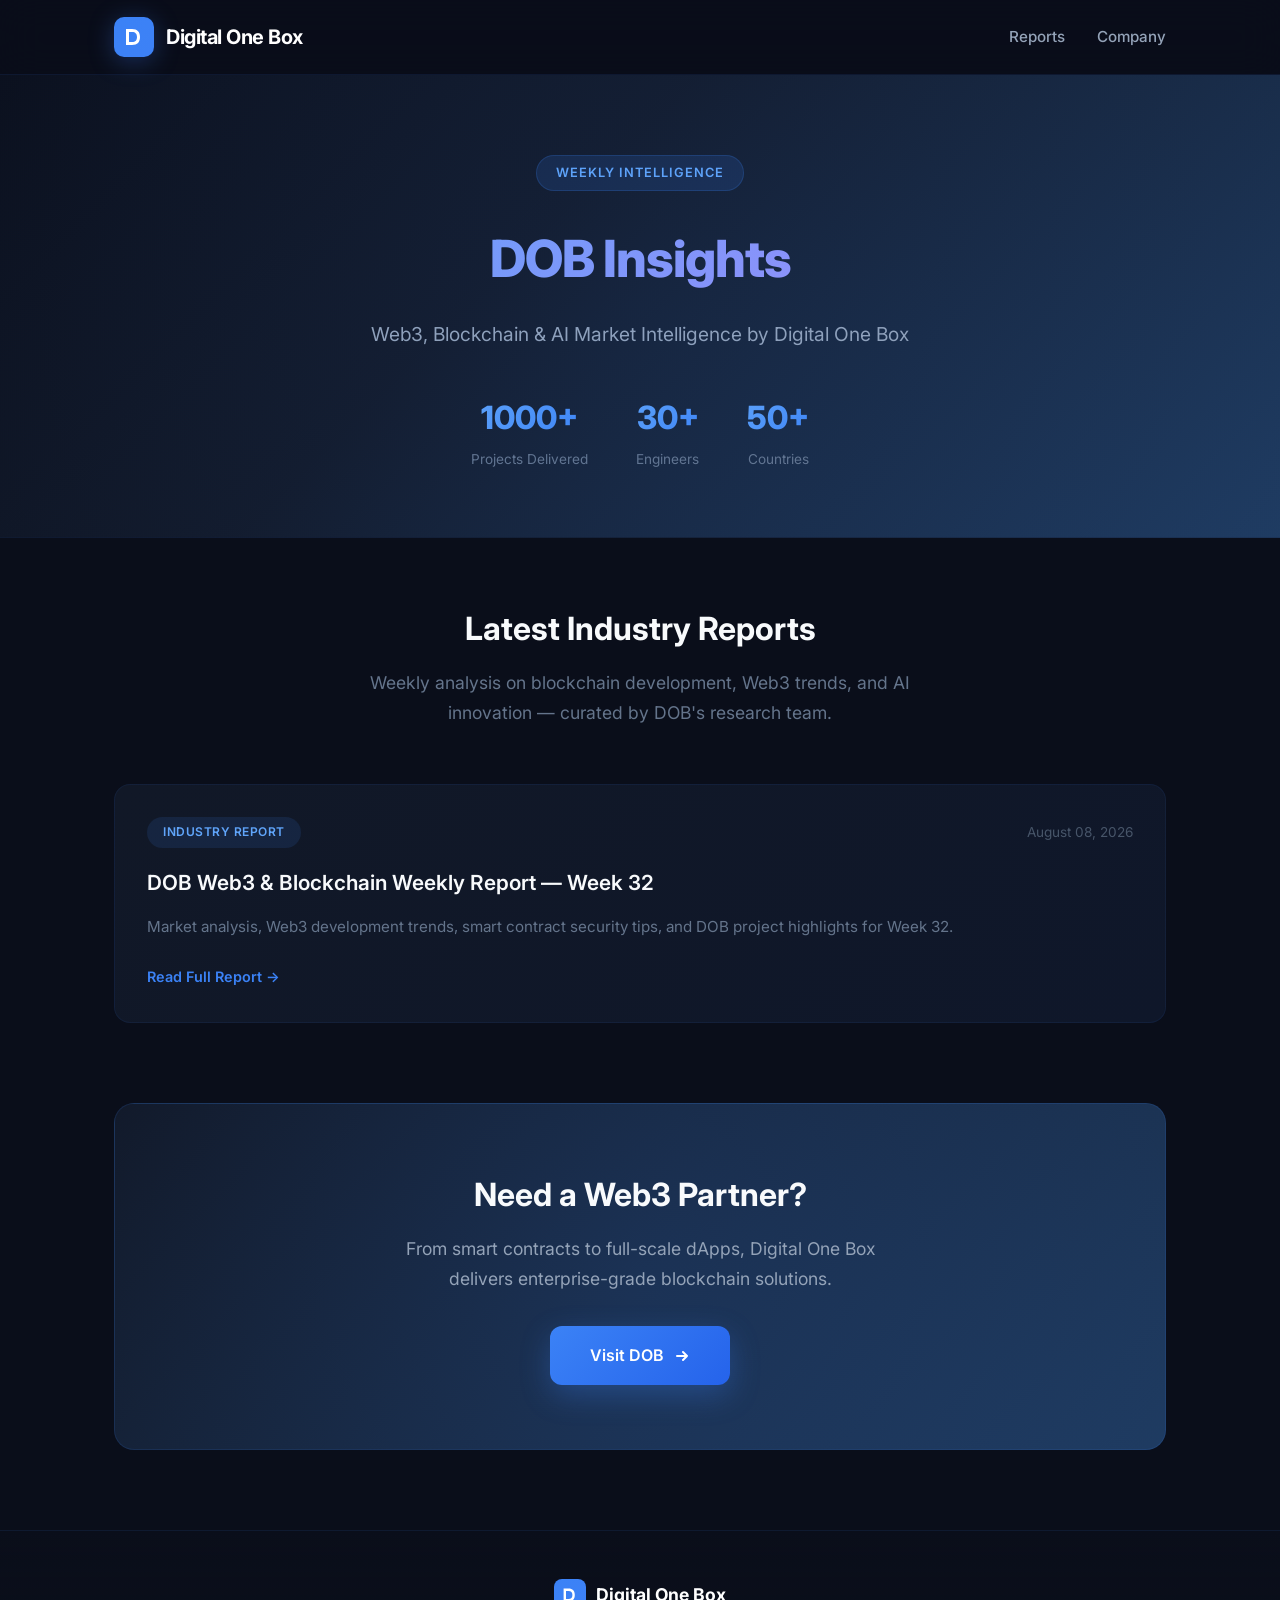
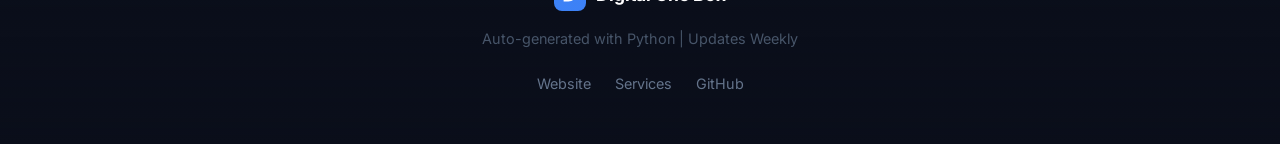
==== commit d6f45582: "Weekly blog update - 08-08-2026" ====
--- a/index.html
+++ b/index.html
@@ -64,7 +64,7 @@
     <article class="post-card">
         <div class="post-meta">
             <span class="category">Industry Report</span>
-            <span class="date">August 07, 2026</span>
+            <span class="date">August 08, 2026</span>
         </div>
         <h3><a href="week-32.html">DOB Web3 & Blockchain Weekly Report — Week 32</a></h3>
         <p>Market analysis, Web3 development trends, smart contract security tips, and DOB project highlights for Week 32.</p>
